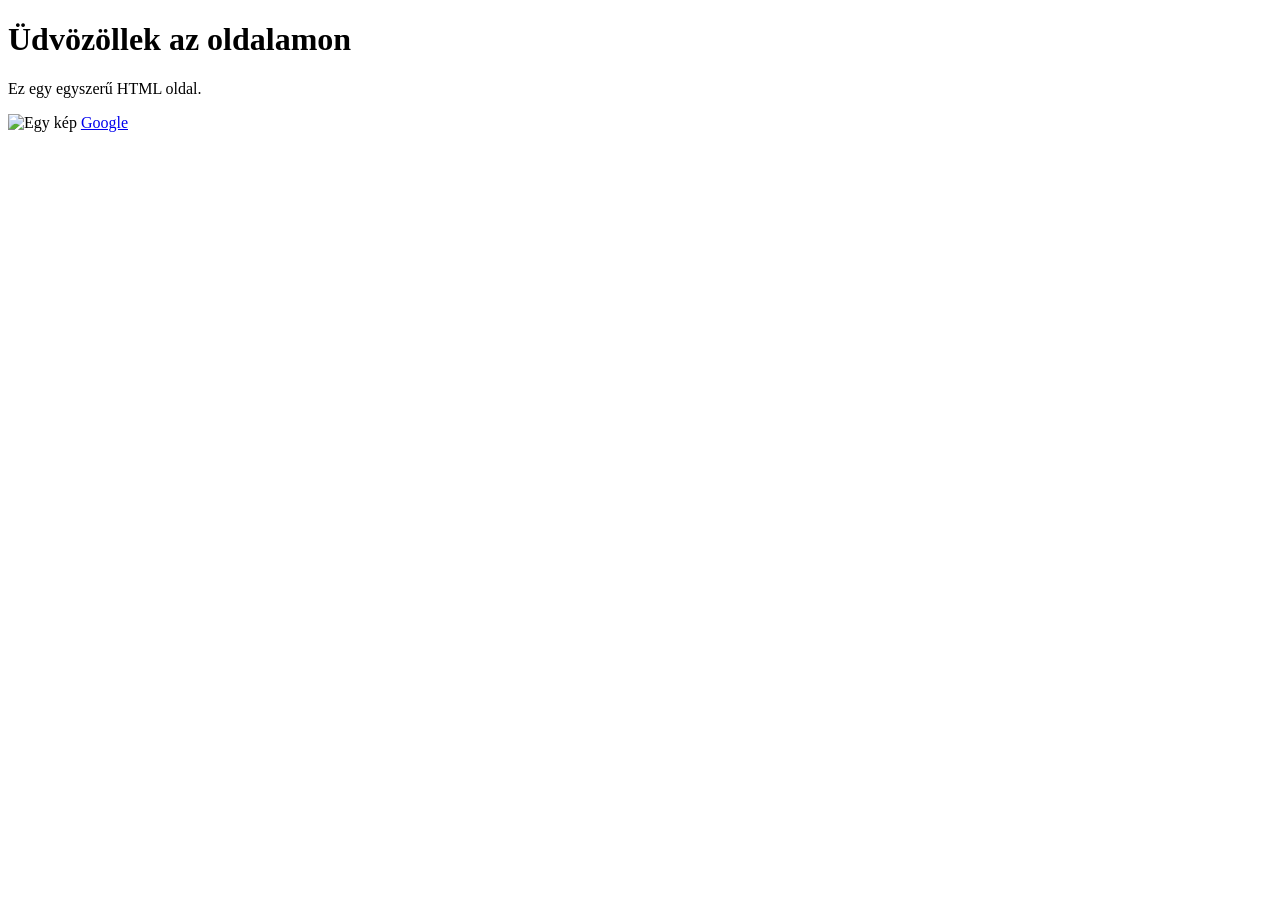
==== index.html @ d815aca9 "XD" ====
<!DOCTYPE html>
<html>
  <head>
    <title>Az oldalam</title>
  </head>
  <body>
    <h1>Üdvözöllek az oldalamon</h1>
    <p>Ez egy egyszerű HTML oldal.</p>
    <img src="image.jpg" alt="Egy kép">
    <a href="https://google.com">Google</a>
  </body>
</html>
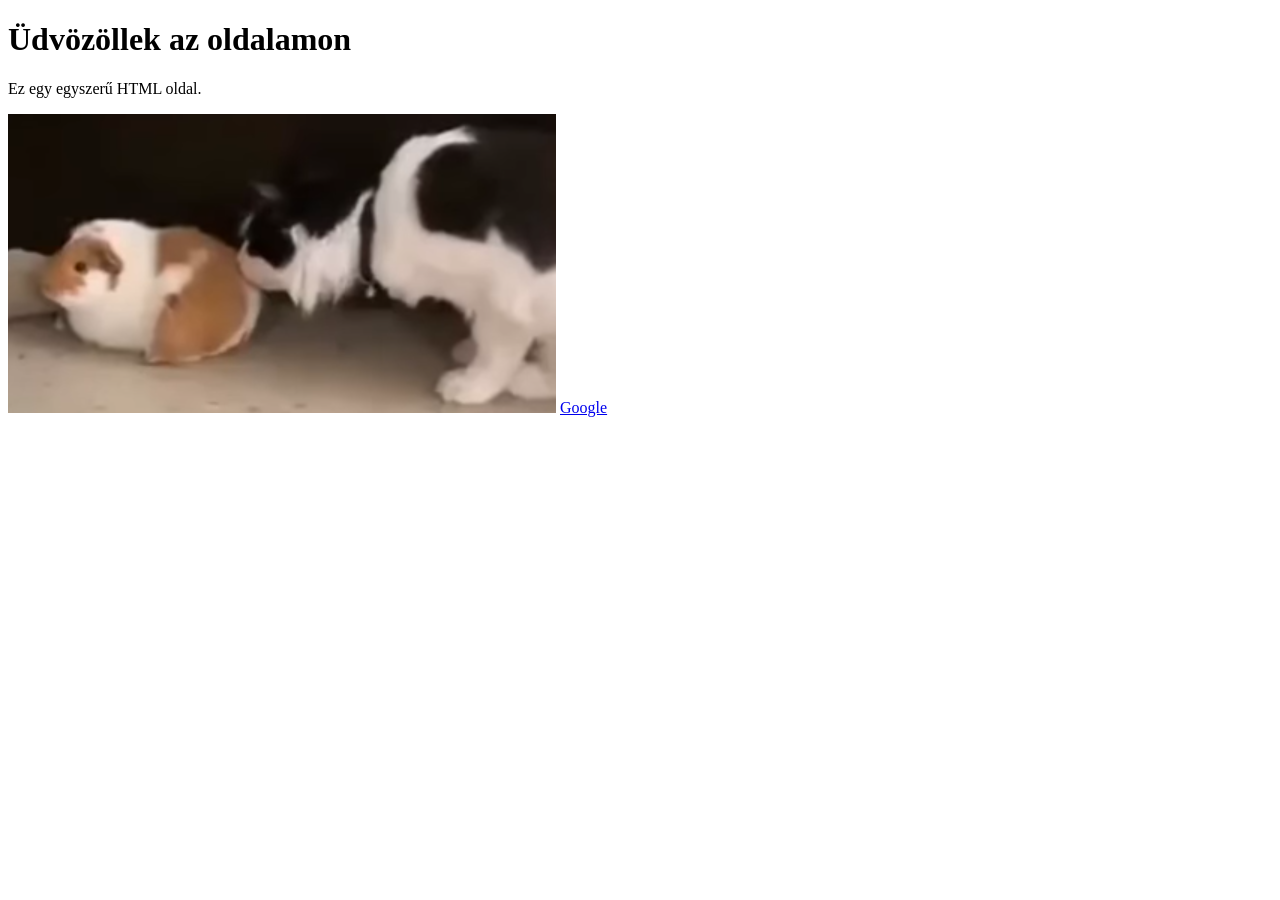
==== commit e7c37796: "rwg" ====
--- a/index.html
+++ b/index.html
@@ -6,7 +6,7 @@
   <body>
     <h1>Üdvözöllek az oldalamon</h1>
     <p>Ez egy egyszerű HTML oldal.</p>
-    <img src="image.jpg" alt="Egy kép">
+    <img src="image.png" alt="Egy kép">
     <a href="https://google.com">Google</a>
   </body>
 </html>
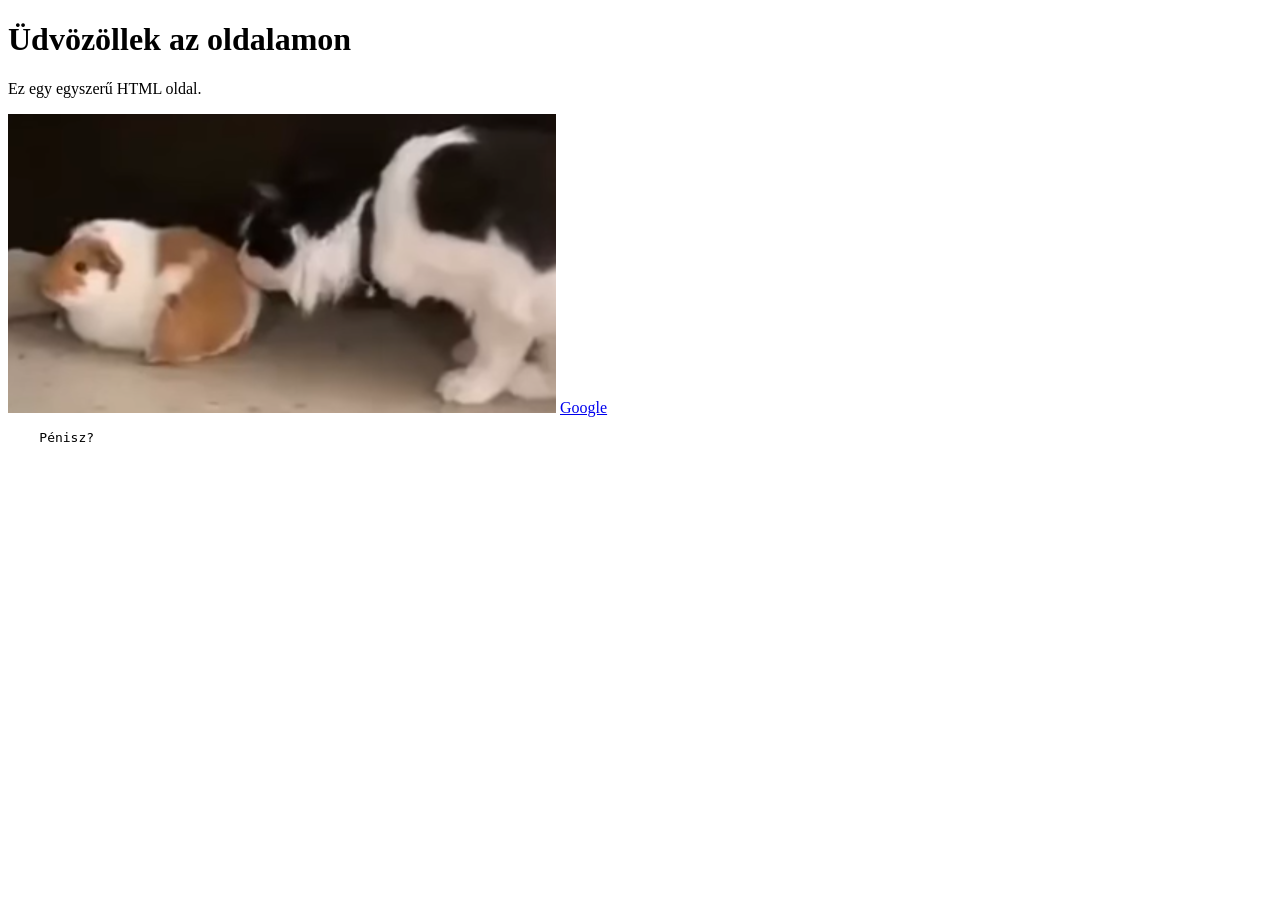
==== commit 99628e55: "XDD" ====
--- a/index.html
+++ b/index.html
@@ -9,4 +9,7 @@
     <img src="image.png" alt="Egy kép">
     <a href="https://google.com">Google</a>
   </body>
-</html>+</html>
+<pre id="book-content">
+    Pénisz?
+</pre>
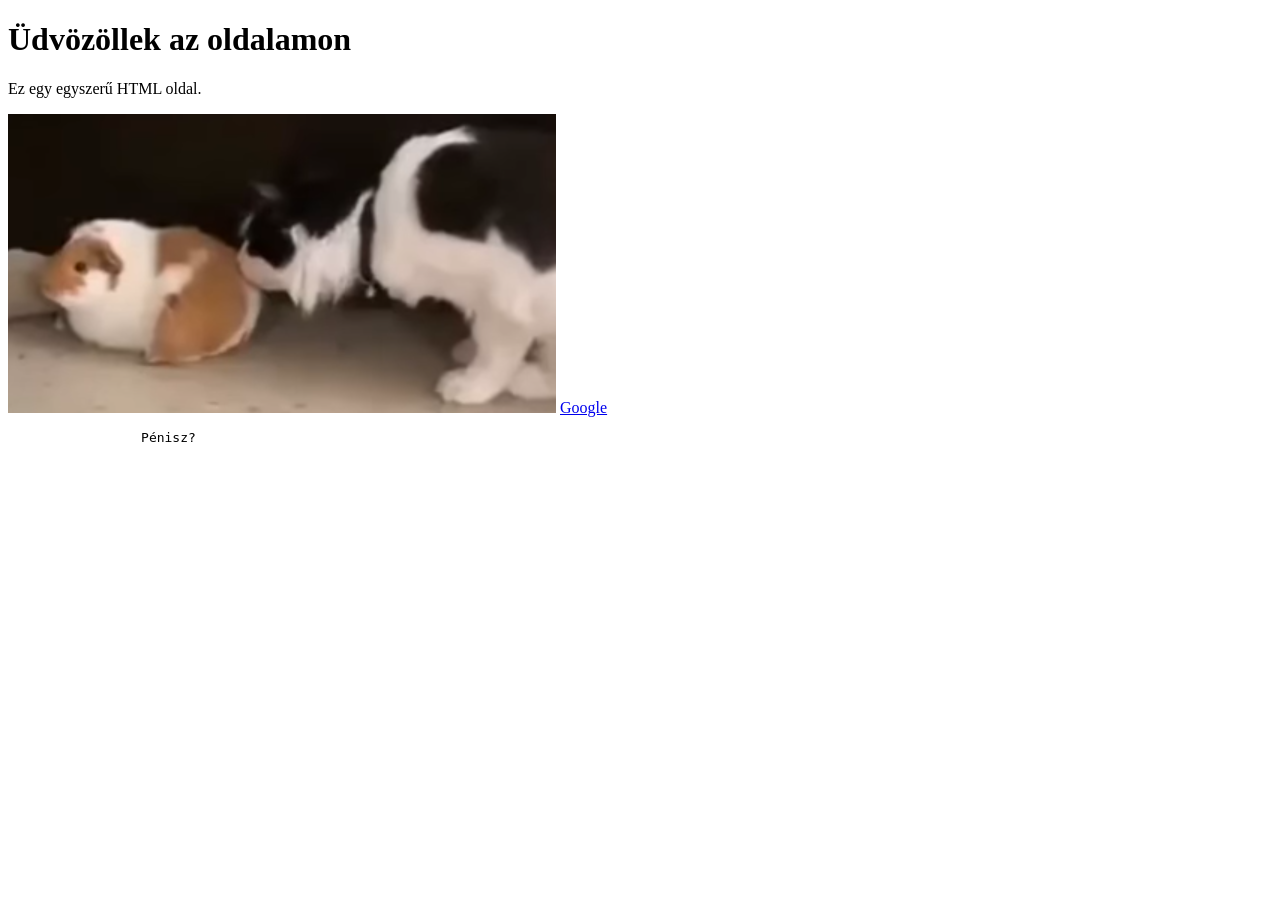
==== commit bff14296: "XDDDD" ====
--- a/index.html
+++ b/index.html
@@ -8,8 +8,8 @@
     <p>Ez egy egyszerű HTML oldal.</p>
     <img src="image.png" alt="Egy kép">
     <a href="https://google.com">Google</a>
+	<pre id="book-content">
+   		 Pénisz?
+	</pre>
   </body>
 </html>
-<pre id="book-content">
-    Pénisz?
-</pre>
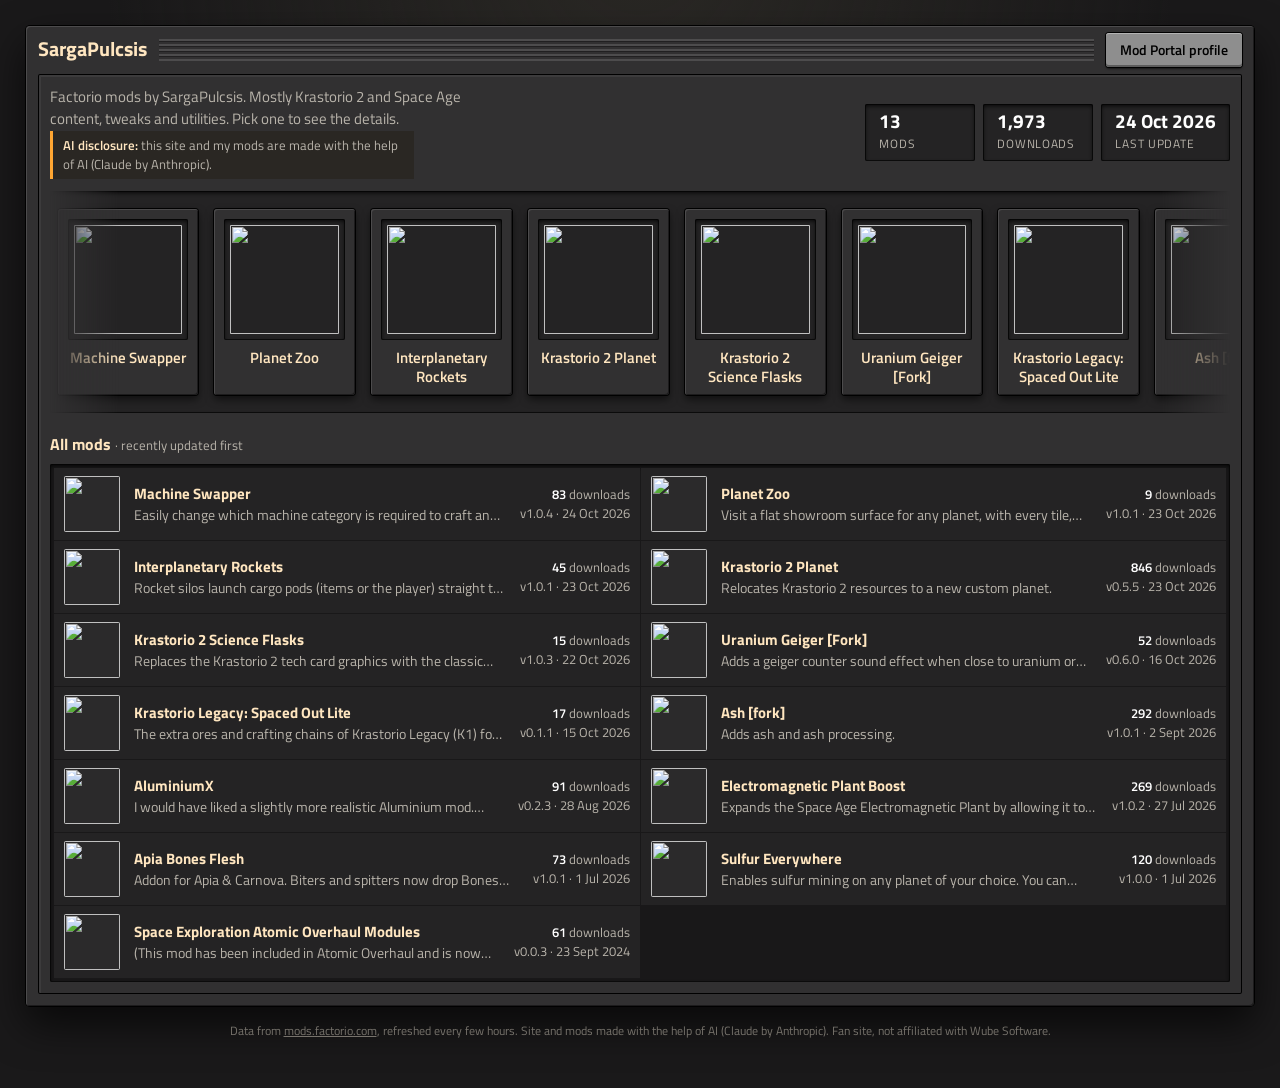
==== commit cc128bbc: "mod site" ====
--- a/index.html
+++ b/index.html
@@ -1,15 +1,44 @@
-<!DOCTYPE html>
-<html>
-  <head>
-    <title>Az oldalam</title>
-  </head>
-  <body>
-    <h1>Üdvözöllek az oldalamon</h1>
-    <p>Ez egy egyszerű HTML oldal.</p>
-    <img src="image.png" alt="Egy kép">
-    <a href="https://google.com">Google</a>
-	<pre id="book-content">
-   		 Pénisz?
-	</pre>
-  </body>
+<!doctype html>
+<html lang="en">
+<head>
+  <meta charset="utf-8">
+  <meta name="viewport" content="width=device-width, initial-scale=1">
+  <title>SargaPulcsis · Factorio mods</title>
+  <meta name="description" content="Factorio mods by SargaPulcsis: Krastorio 2 and Space Age content, tweaks and utilities.">
+  <link rel="preconnect" href="https://fonts.googleapis.com">
+  <link rel="preconnect" href="https://fonts.gstatic.com" crossorigin>
+  <link rel="stylesheet" href="https://fonts.googleapis.com/css2?family=Titillium+Web:wght@400;600;700&display=swap">
+  <link rel="stylesheet" href="assets/style.css">
+</head>
+<body data-page="home">
+  <main class="window">
+    <div class="titlebar">
+      <h1>SargaPulcsis</h1>
+      <div class="drag" aria-hidden="true"></div>
+      <a class="btn" href="https://mods.factorio.com/user/SargaPulcsis">Mod Portal profile</a>
+    </div>
+
+    <div class="inner">
+      <div class="intro">
+        <div>
+          <p>Factorio mods by SargaPulcsis. Mostly Krastorio&nbsp;2 and Space&nbsp;Age content, tweaks and utilities. Pick one to see the details.</p>
+          <p class="ai-note"><b>AI disclosure:</b> this site and my mods are made with the help of AI (Claude by Anthropic).</p>
+        </div>
+        <div class="stats" id="stats"></div>
+      </div>
+
+      <div class="belt deep" id="belt" aria-label="Mods">
+        <div class="track" id="track"></div>
+      </div>
+
+      <h2 class="section-title">All mods <small style="color:var(--muted);font-weight:400">· recently updated first</small></h2>
+      <ul class="list deep" id="list"></ul>
+    </div>
+  </main>
+
+  <p class="footer">Data from <a href="https://mods.factorio.com/user/SargaPulcsis">mods.factorio.com</a>, refreshed every few hours. Site and mods made with the help of AI (Claude by Anthropic). Fan site, not affiliated with Wube Software.</p>
+
+  <script src="data/mods.js"></script>
+  <script src="assets/app.js"></script>
+</body>
 </html>
--- a/assets/style.css
+++ b/assets/style.css
@@ -0,0 +1,417 @@
+/* Styled after the Factorio in-game GUI: bevelled frames, inset panels,
+   beige headings and the orange hover glow. */
+:root {
+  --page: #1a191a;
+  --frame: #313031;
+  --frame-hi: #4c4b4c;
+  --frame-lo: #1c1b1c;
+  --deep: #242324;
+  --deep-2: #2b2a2b;
+  --text: #ffffff;
+  --muted: #b9b4ab;
+  --heading: #ffe6c0;
+  --orange: #ffa632;
+  --link: #ffb54a;
+  --button: #8e8e8e;
+  --button-hi: #b4b4b4;
+  --button-lo: #5c5c5c;
+  --green: #5eb663;
+  --green-hi: #8bd38e;
+  --green-lo: #397a3d;
+  --max: 1720px;
+  --card: clamp(136px, 11vw, 240px);
+}
+
+* { box-sizing: border-box; }
+
+/* text grows a little on big screens so wide layouts don't look empty */
+html { background: var(--page); font-size: clamp(15px, 0.3vw + 11px, 18px); }
+
+body {
+  margin: 0;
+  min-height: 100vh;
+  padding: clamp(12px, 2vw, 40px) clamp(8px, 2vw, 40px) 48px;
+  background:
+    radial-gradient(ellipse at 50% -20%, #2c2a26 0%, transparent 60%),
+    var(--page);
+  color: var(--text);
+  font: 400 1rem/1.5 "Titillium Web", system-ui, sans-serif;
+}
+
+a { color: var(--link); }
+a:hover { color: var(--orange); }
+
+/* ---------- window frame ---------- */
+
+.window {
+  max-width: var(--max);
+  margin: 0 auto;
+  padding: 0 12px 12px;
+  background: var(--frame);
+  border-radius: 4px;
+  box-shadow:
+    inset 1px 1px 0 var(--frame-hi),
+    inset -1px -1px 0 var(--frame-lo),
+    0 0 0 1px #000,
+    0 18px 40px #000a;
+}
+
+.titlebar {
+  display: flex;
+  align-items: center;
+  gap: 12px;
+  min-height: 48px;
+}
+
+.titlebar h1 {
+  margin: 0;
+  font-size: 1.35rem;
+  font-weight: 700;
+  color: var(--heading);
+  white-space: nowrap;
+  overflow: hidden;
+  text-overflow: ellipsis;
+}
+
+/* the striped "drag handle" that fills Factorio title bars */
+.drag {
+  flex: 1;
+  min-width: 24px;
+  height: 22px;
+  background: repeating-linear-gradient(
+    to bottom,
+    #545354 0 2px,
+    #1d1c1d 2px 3px,
+    transparent 3px 5px
+  );
+  opacity: .8;
+}
+
+.inner {
+  background: var(--frame);
+  padding: 12px;
+  border-radius: 2px;
+  box-shadow: inset 0 0 0 1px #000, inset 1px 1px 0 2px #3c3b3c;
+}
+
+.deep {
+  background: var(--deep);
+  border-radius: 2px;
+  box-shadow: inset 0 2px 4px #000c, inset 0 0 0 1px #0d0d0d;
+}
+
+.section-title {
+  margin: 20px 0 8px;
+  font-size: 1.05rem;
+  font-weight: 700;
+  color: var(--heading);
+}
+.section-title:first-child { margin-top: 0; }
+
+/* ---------- buttons ---------- */
+
+.btn {
+  display: inline-flex;
+  align-items: center;
+  gap: 6px;
+  padding: 4px 14px;
+  min-height: 34px;
+  border: 0;
+  border-radius: 3px;
+  background: var(--button);
+  color: #000;
+  font: 600 .94rem/1 "Titillium Web", sans-serif;
+  text-decoration: none;
+  white-space: nowrap;
+  cursor: pointer;
+  box-shadow:
+    inset 0 1px 0 var(--button-hi),
+    inset 0 -2px 0 var(--button-lo),
+    0 0 0 1px #000,
+    0 2px 2px #0008;
+}
+.btn:hover, .btn:focus-visible {
+  background: var(--orange);
+  color: #000;
+  box-shadow: inset 0 1px 0 #ffd08a, inset 0 -2px 0 #b06a10, 0 0 0 1px #000, 0 0 10px #ffa63266;
+  outline: none;
+}
+.btn:active { transform: translateY(1px); }
+
+.btn.green {
+  background: var(--green);
+  box-shadow: inset 0 1px 0 var(--green-hi), inset 0 -2px 0 var(--green-lo), 0 0 0 1px #000, 0 2px 2px #0008;
+}
+.btn.green:hover, .btn.green:focus-visible {
+  background: var(--green-hi);
+  box-shadow: inset 0 1px 0 #c3f0c4, inset 0 -2px 0 var(--green-lo), 0 0 0 1px #000, 0 0 10px #8bd38e66;
+}
+
+/* ---------- home: intro + stats ---------- */
+
+.intro {
+  display: flex;
+  flex-wrap: wrap;
+  gap: 12px 24px;
+  align-items: center;
+  justify-content: space-between;
+  margin-bottom: 12px;
+}
+.intro p { margin: 0; color: var(--muted); max-width: 52ch; }
+
+.ai-note {
+  margin: 10px 0 0;
+  padding: 5px 10px;
+  border-left: 3px solid var(--orange);
+  background: #2a2723;
+  font-size: .85rem;
+  color: var(--muted);
+}
+.ai-note b { color: var(--heading); font-weight: 600; }
+
+.stats { display: flex; flex-wrap: wrap; gap: 8px; }
+.stat {
+  padding: 6px 14px;
+  min-width: 110px;
+}
+.stat b { display: block; font-size: 1.25rem; font-weight: 700; line-height: 1.2; }
+.stat span { font-size: .8rem; color: var(--muted); text-transform: uppercase; letter-spacing: .06em; }
+
+/* ---------- home: looping carousel ---------- */
+
+.belt {
+  position: relative;
+  overflow: hidden;
+  padding: 18px 0;
+  -webkit-mask-image: linear-gradient(90deg, transparent, #000 6%, #000 94%, transparent);
+          mask-image: linear-gradient(90deg, transparent, #000 6%, #000 94%, transparent);
+}
+
+.track {
+  display: flex;
+  gap: 16px;
+  width: max-content;
+  padding: 0 8px;
+  animation: belt var(--belt-time, 60s) linear infinite;
+}
+/* mouse hover keeps it moving (see app.js); only keyboard focus stops it */
+.belt:has(.card:focus-visible) .track { animation-play-state: paused; }
+
+@keyframes belt {
+  to { transform: translateX(-50%); }
+}
+
+.card {
+  flex: none;
+  width: var(--card);
+  padding: 10px 10px 8px;
+  background: var(--frame);
+  border-radius: 3px;
+  color: var(--text);
+  text-decoration: none;
+  box-shadow: inset 1px 1px 0 var(--frame-hi), inset -1px -1px 0 var(--frame-lo), 0 0 0 1px #000, 0 4px 8px #0009;
+  transition: transform .15s ease, box-shadow .15s ease;
+}
+.card .slot {
+  display: block;
+  aspect-ratio: 1;
+  padding: 6px;
+}
+.card img {
+  display: block;
+  width: 100%;
+  height: 100%;
+  object-fit: cover;
+  border-radius: 1px;
+}
+.card .name {
+  display: -webkit-box;
+  -webkit-line-clamp: 2;
+  -webkit-box-orient: vertical;
+  overflow: hidden;
+  margin-top: 8px;
+  min-height: 2.6em;
+  font-weight: 600;
+  line-height: 1.3;
+  color: var(--heading);
+  text-align: center;
+}
+/* .hot is set by app.js: :hover isn't refreshed while a card slides under a still mouse */
+.card.hot, .card:focus-visible {
+  outline: none;
+  transform: translateY(-4px);
+  box-shadow: inset 1px 1px 0 var(--frame-hi), inset -1px -1px 0 var(--frame-lo), 0 0 0 2px var(--orange), 0 0 18px #ffa63255;
+}
+.card.hot .name, .card:focus-visible .name { color: var(--orange); }
+
+.noimg {
+  display: grid;
+  place-items: center;
+  width: 100%;
+  height: 100%;
+  color: #5e5c58;
+  font-size: 2.5rem;
+  font-weight: 700;
+}
+
+/* ---------- home: list ---------- */
+
+/* one column normally, two or more on wide screens; the 1px gaps are the separators */
+.list {
+  display: grid;
+  grid-template-columns: repeat(auto-fill, minmax(min(100%, 560px), 1fr));
+  gap: 1px;
+  list-style: none;
+  margin: 0;
+  padding: 4px;
+  background: #191819;
+}
+.list li { background: var(--deep); }
+
+.row {
+  display: grid;
+  grid-template-columns: 56px 1fr auto;
+  gap: 14px;
+  align-items: center;
+  padding: 8px 10px;
+  color: var(--text);
+  text-decoration: none;
+  border-radius: 2px;
+}
+.row:hover, .row:focus-visible { background: #3a3631; outline: 1px solid var(--orange); }
+.row img, .row .noimg { width: 56px; height: 56px; border-radius: 2px; font-size: 1.4rem; background: var(--deep-2); }
+.row .t { font-weight: 700; color: var(--heading); }
+.row:hover .t { color: var(--orange); }
+.row .s {
+  display: -webkit-box;
+  -webkit-line-clamp: 1;
+  -webkit-box-orient: vertical;
+  overflow: hidden;
+  font-size: .9rem;
+  color: var(--muted);
+}
+.row .meta { text-align: right; font-size: .85rem; color: var(--muted); white-space: nowrap; }
+.row .meta b { color: var(--text); font-weight: 600; }
+
+.footer {
+  max-width: var(--max);
+  margin: 16px auto 0;
+  text-align: center;
+  font-size: .8rem;
+  color: #77736c;
+}
+.footer a { color: inherit; }
+
+/* ---------- mod page ---------- */
+
+.mod {
+  display: grid;
+  grid-template-columns: clamp(260px, 22vw, 380px) minmax(0, 1fr);
+  gap: 12px;
+  align-items: start;
+}
+
+.side .slot { padding: 8px; }
+.side .slot img, .side .slot .noimg { display: block; width: 100%; aspect-ratio: 1; object-fit: cover; }
+.side .summary { margin: 12px 2px; color: var(--muted); }
+.side .actions { display: flex; flex-direction: column; gap: 8px; margin-top: 12px; }
+.side .actions .btn { justify-content: center; }
+
+.facts { margin: 12px 0 0; padding: 6px 10px; }
+.facts div {
+  display: flex;
+  justify-content: space-between;
+  gap: 12px;
+  padding: 5px 0;
+  font-size: .92rem;
+}
+.facts div + div { border-top: 1px solid #191819; }
+.facts dt { color: var(--muted); }
+.facts dd { margin: 0; text-align: right; font-weight: 600; }
+
+.tags { display: flex; flex-wrap: wrap; justify-content: flex-end; gap: 4px; }
+.tag {
+  padding: 0 7px;
+  border-radius: 2px;
+  background: #403e3a;
+  font-size: .8rem;
+  font-weight: 600;
+}
+
+.tabs { display: flex; flex-wrap: wrap; gap: 4px; padding: 0 4px; }
+.tab {
+  padding: 6px 16px 4px;
+  border: 0;
+  border-radius: 3px 3px 0 0;
+  background: #575657;
+  color: #fff;
+  font: 600 .94rem/1.3 "Titillium Web", sans-serif;
+  cursor: pointer;
+  box-shadow: inset 0 1px 0 #6d6c6d, 0 0 0 1px #000;
+}
+.tab:hover { background: #6b5a40; }
+.tab[aria-selected="true"] {
+  background: var(--deep);
+  color: var(--heading);
+  box-shadow: inset 0 1px 0 #3a393a, 0 0 0 1px #000;
+}
+.panel { padding: 16px 20px; min-height: 320px; }
+.panel[hidden] { display: none; }
+
+/* rendered markdown from the portal description */
+.md { overflow-wrap: anywhere; max-width: 95ch; }
+.md > :first-child { margin-top: 0; }
+.md h1, .md h2, .md h3, .md h4 { color: var(--heading); line-height: 1.25; margin: 1.3em 0 .5em; }
+.md h1 { font-size: 1.5rem; }
+.md h2 { font-size: 1.25rem; }
+.md h3 { font-size: 1.08rem; }
+.md img { max-width: 100%; height: auto; }
+.md code { padding: 1px 5px; background: #171617; border-radius: 2px; font-size: .9em; }
+.md pre { padding: 10px 12px; background: #171617; border-radius: 2px; overflow-x: auto; }
+.md pre code { padding: 0; }
+.md table { border-collapse: collapse; display: block; overflow-x: auto; }
+.md th, .md td { padding: 4px 10px; border: 1px solid #3d3c3d; }
+.md th { background: #2e2d2e; color: var(--heading); }
+.md hr { border: 0; border-top: 1px solid #3d3c3d; }
+.md blockquote { margin: 0; padding: 2px 14px; border-left: 3px solid var(--orange); color: var(--muted); }
+
+.gallery { display: grid; grid-template-columns: repeat(auto-fill, minmax(220px, 1fr)); gap: 10px; }
+.gallery a { display: block; padding: 6px; background: #171617; border-radius: 2px; }
+.gallery a:hover { outline: 2px solid var(--orange); }
+.gallery img { display: block; width: 100%; height: auto; }
+
+.changes article + article { margin-top: 18px; padding-top: 14px; border-top: 1px solid #3d3c3d; }
+.changes header { display: flex; align-items: baseline; gap: 12px; }
+.changes h3 { margin: 0; color: var(--heading); font-size: 1.1rem; }
+.changes time { color: var(--muted); font-size: .85rem; }
+.changes h4 { margin: 8px 0 2px; font-size: .9rem; color: var(--orange); }
+.changes ul { margin: 0; padding-left: 20px; }
+
+.versions { width: 100%; border-collapse: collapse; font-size: .95rem; }
+.versions th { text-align: left; color: var(--heading); font-weight: 700; padding: 4px 8px; }
+.versions td { padding: 6px 8px; border-top: 1px solid #343334; }
+.versions td:last-child, .versions th:last-child { text-align: right; }
+
+.missing { padding: 40px; text-align: center; color: var(--muted); }
+
+/* ---------- small screens / motion ---------- */
+
+@media (max-width: 780px) {
+  .window { padding: 0 8px 8px; }
+  .inner { padding: 8px; }
+  .titlebar h1 { font-size: 1.15rem; }
+  .mod { grid-template-columns: 1fr; }
+  .side .slot { max-width: 220px; margin: 0 auto; }
+  .row { grid-template-columns: 48px 1fr; }
+  .row img, .row .noimg { width: 48px; height: 48px; }
+  .row .meta { grid-column: 2; text-align: left; }
+  .panel { padding: 12px; }
+  .stat { flex: 1; min-width: 0; }
+}
+
+@media (prefers-reduced-motion: reduce) {
+  .track { animation: none; }
+  .belt { overflow-x: auto; -webkit-mask-image: none; mask-image: none; }
+  .track [aria-hidden="true"] { display: none; }
+  .card, .card.hot { transition: none; transform: none; }
+}
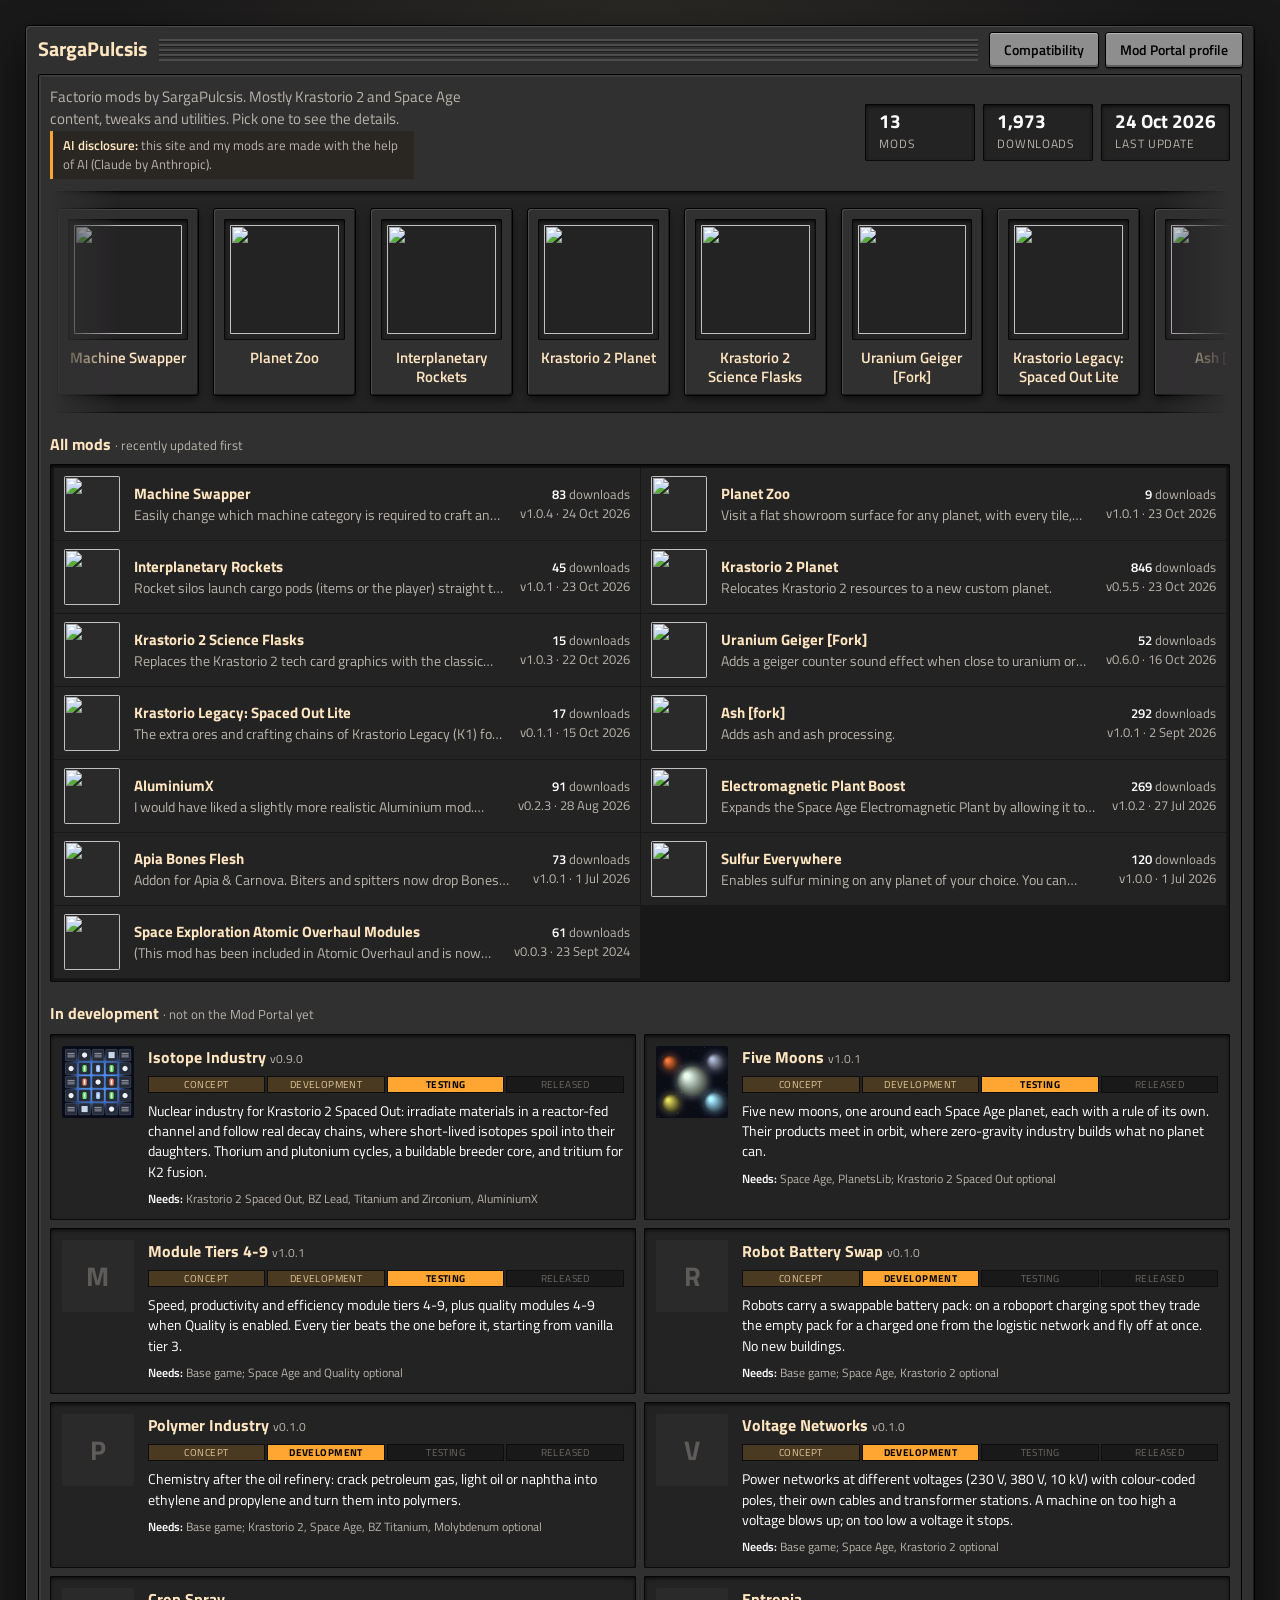
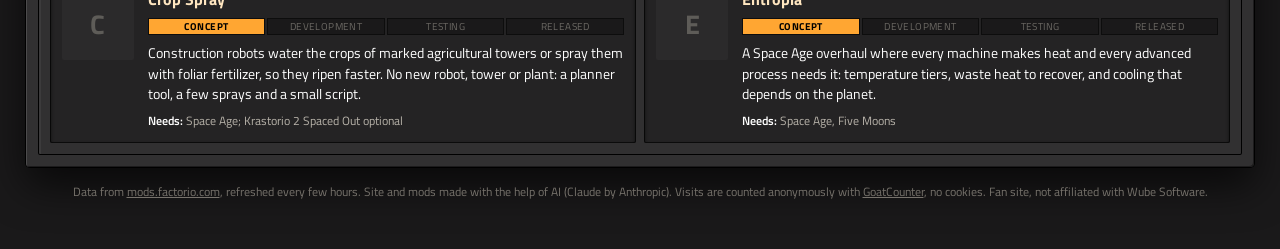
==== commit c604ada7: "Add download history, in-development list, compatibility table and GoatCounter - The workflow record" ====
--- a/index.html
+++ b/index.html
@@ -15,7 +15,10 @@
     <div class="titlebar">
       <h1>SargaPulcsis</h1>
       <div class="drag" aria-hidden="true"></div>
-      <a class="btn" href="https://mods.factorio.com/user/SargaPulcsis">Mod Portal profile</a>
+      <nav class="nav">
+        <a class="btn" href="compat.html">Compatibility</a>
+        <a class="btn" href="https://mods.factorio.com/user/SargaPulcsis">Mod Portal profile</a>
+      </nav>
     </div>
 
     <div class="inner">
@@ -33,12 +36,17 @@
 
       <h2 class="section-title">All mods <small style="color:var(--muted);font-weight:400">· recently updated first</small></h2>
       <ul class="list deep" id="list"></ul>
+
+      <h2 class="section-title" id="in-development">In development <small style="color:var(--muted);font-weight:400">· not on the Mod Portal yet</small></h2>
+      <ul class="upcoming" id="upcoming"></ul>
     </div>
   </main>
 
-  <p class="footer">Data from <a href="https://mods.factorio.com/user/SargaPulcsis">mods.factorio.com</a>, refreshed every few hours. Site and mods made with the help of AI (Claude by Anthropic). Fan site, not affiliated with Wube Software.</p>
+  <p class="footer">Data from <a href="https://mods.factorio.com/user/SargaPulcsis">mods.factorio.com</a>, refreshed every few hours. Site and mods made with the help of AI (Claude by Anthropic). Visits are counted anonymously with <a href="https://www.goatcounter.com">GoatCounter</a>, no cookies. Fan site, not affiliated with Wube Software.</p>
 
   <script src="data/mods.js"></script>
+  <script src="data/upcoming.js"></script>
   <script src="assets/app.js"></script>
+  <script data-goatcounter="https://sargapulcsis.goatcounter.com/count" async src="https://gc.zgo.at/count.js"></script>
 </body>
 </html>
--- a/assets/style.css
+++ b/assets/style.css
@@ -394,7 +394,125 @@
 
 .missing { padding: 40px; text-align: center; color: var(--muted); }
 
+.nav { display: flex; gap: 8px; }
+.lead { margin: 0 0 12px; color: var(--muted); max-width: 80ch; }
+.lead b { color: var(--text); }
+/* an inset panel inside an inset panel */
+.deep2 { background: #1c1b1c; border-radius: 2px; box-shadow: inset 0 0 0 1px #0d0d0d; }
+
+/* ---------- home: in development ---------- */
+
+.upcoming {
+  display: grid;
+  grid-template-columns: repeat(auto-fill, minmax(min(100%, 420px), 1fr));
+  gap: 8px;
+  margin: 0;
+  padding: 0;
+  list-style: none;
+}
+.upcoming-card {
+  display: grid;
+  grid-template-columns: 72px minmax(0, 1fr);
+  gap: 14px;
+  padding: 12px;
+  align-items: start;
+}
+.upcoming-card > img, .upcoming-card > .noimg {
+  width: 72px;
+  height: 72px;
+  border-radius: 2px;
+  background: var(--deep-2);
+  font-size: 1.8rem;
+}
+.upcoming-card h3 { margin: 0 0 6px; color: var(--heading); font-size: 1.05rem; }
+.upcoming-card h3 small { color: var(--muted); font-weight: 400; font-size: .8rem; }
+.upcoming-card p { margin: 8px 0 0; font-size: .9rem; }
+.upcoming-card .needs { color: var(--muted); font-size: .82rem; }
+.upcoming-card .needs b { color: var(--text); font-weight: 600; }
+
+/* segmented progress bar: Concept → In development → Testing → Released */
+.stages { display: flex; gap: 2px; margin: 0; padding: 0; list-style: none; }
+.stages li {
+  flex: 1;
+  min-width: 0;
+  padding: 1px 4px;
+  overflow: hidden;
+  background: #1a191a;
+  box-shadow: inset 0 0 0 1px #0d0d0d;
+  color: #6d6a65;
+  font-size: .68rem;
+  letter-spacing: .04em;
+  text-align: center;
+  text-overflow: ellipsis;
+  text-transform: uppercase;
+  white-space: nowrap;
+}
+.stages li.done { background: #4a3a22; color: #e6c999; }
+.stages li.now { background: var(--orange); color: #000; font-weight: 700; }
+
+/* ---------- compatibility table ---------- */
+
+.table-scroll { overflow-x: auto; padding: 4px; }
+.compat { width: 100%; border-collapse: collapse; font-size: .9rem; }
+.compat th, .compat td { padding: 7px 10px; border-top: 1px solid #343334; text-align: left; vertical-align: top; }
+.compat thead th { border-top: 0; color: var(--heading); font-weight: 700; white-space: nowrap; }
+.compat tbody th { font-weight: 600; white-space: nowrap; }
+.compat tbody th a { color: var(--heading); }
+.compat a { text-decoration: none; }
+.compat a:hover { color: var(--orange); text-decoration: underline; }
+.compat .deps { min-width: 15em; line-height: 1.6; }
+.compat tbody tr:hover { background: #2e2b27; }
+.compat .v { width: 3.2em; text-align: center; }
+.compat .yes { color: var(--green-hi); font-weight: 700; }
+.compat .na { color: #5e5c58; }
+.pill { display: inline-block; padding: 0 8px; border-radius: 2px; font-size: .8rem; font-weight: 600; white-space: nowrap; }
+.pill.req { background: var(--orange); color: #000; }
+.pill.opt { background: #3f5a40; color: #d6f2d7; }
+
+/* ---------- mod page: download chart ---------- */
+
+.downloads .stats { margin-bottom: 14px; }
+.chart { position: relative; }
+.chart svg { display: block; overflow: visible; }
+.chart .grid { stroke: #383738; stroke-width: 1; }
+.chart .axis { fill: var(--muted); font: 12px "Titillium Web", sans-serif; }
+.chart .area { fill: var(--orange); opacity: .1; }
+.chart .line { fill: none; stroke: var(--orange); stroke-width: 2; stroke-linejoin: round; stroke-linecap: round; }
+.chart .dot { fill: var(--orange); stroke: var(--deep); stroke-width: 2; }
+.chart .cross { stroke: var(--muted); stroke-width: 1; }
+.tip {
+  position: absolute;
+  transform: translate(-50%, -100%);
+  padding: 6px 10px;
+  border-radius: 2px;
+  background: #121112;
+  box-shadow: 0 0 0 1px #000, 0 0 0 2px #4c4b4c, 0 4px 10px #000a;
+  font-size: .82rem;
+  line-height: 1.35;
+  white-space: nowrap;
+  pointer-events: none;
+}
+.tip b { color: var(--heading); }
+.tip .rel { color: var(--orange); }
+.chart-empty { margin: 0; color: var(--muted); }
+.chart-table { margin-top: 12px; }
+.chart-table summary { color: var(--link); cursor: pointer; }
+
 /* ---------- small screens / motion ---------- */
+
+@media (max-width: 560px) {
+  .titlebar { flex-wrap: wrap; padding: 8px 0; }
+  .titlebar .drag { display: none; }
+  .titlebar h1 { flex: 1; }
+  .nav { width: 100%; }
+  .nav .btn { flex: 1; justify-content: center; }
+  /* only the current stage keeps its label; the others are plain segments */
+  .stages li { min-height: 1.3em; }
+  .stages li:not(.now) { font-size: 0; }
+  .stages li.now { flex: 3; }
+  .upcoming-card { grid-template-columns: 52px minmax(0, 1fr); }
+  .upcoming-card > img, .upcoming-card > .noimg { width: 52px; height: 52px; }
+}
 
 @media (max-width: 780px) {
   .window { padding: 0 8px 8px; }
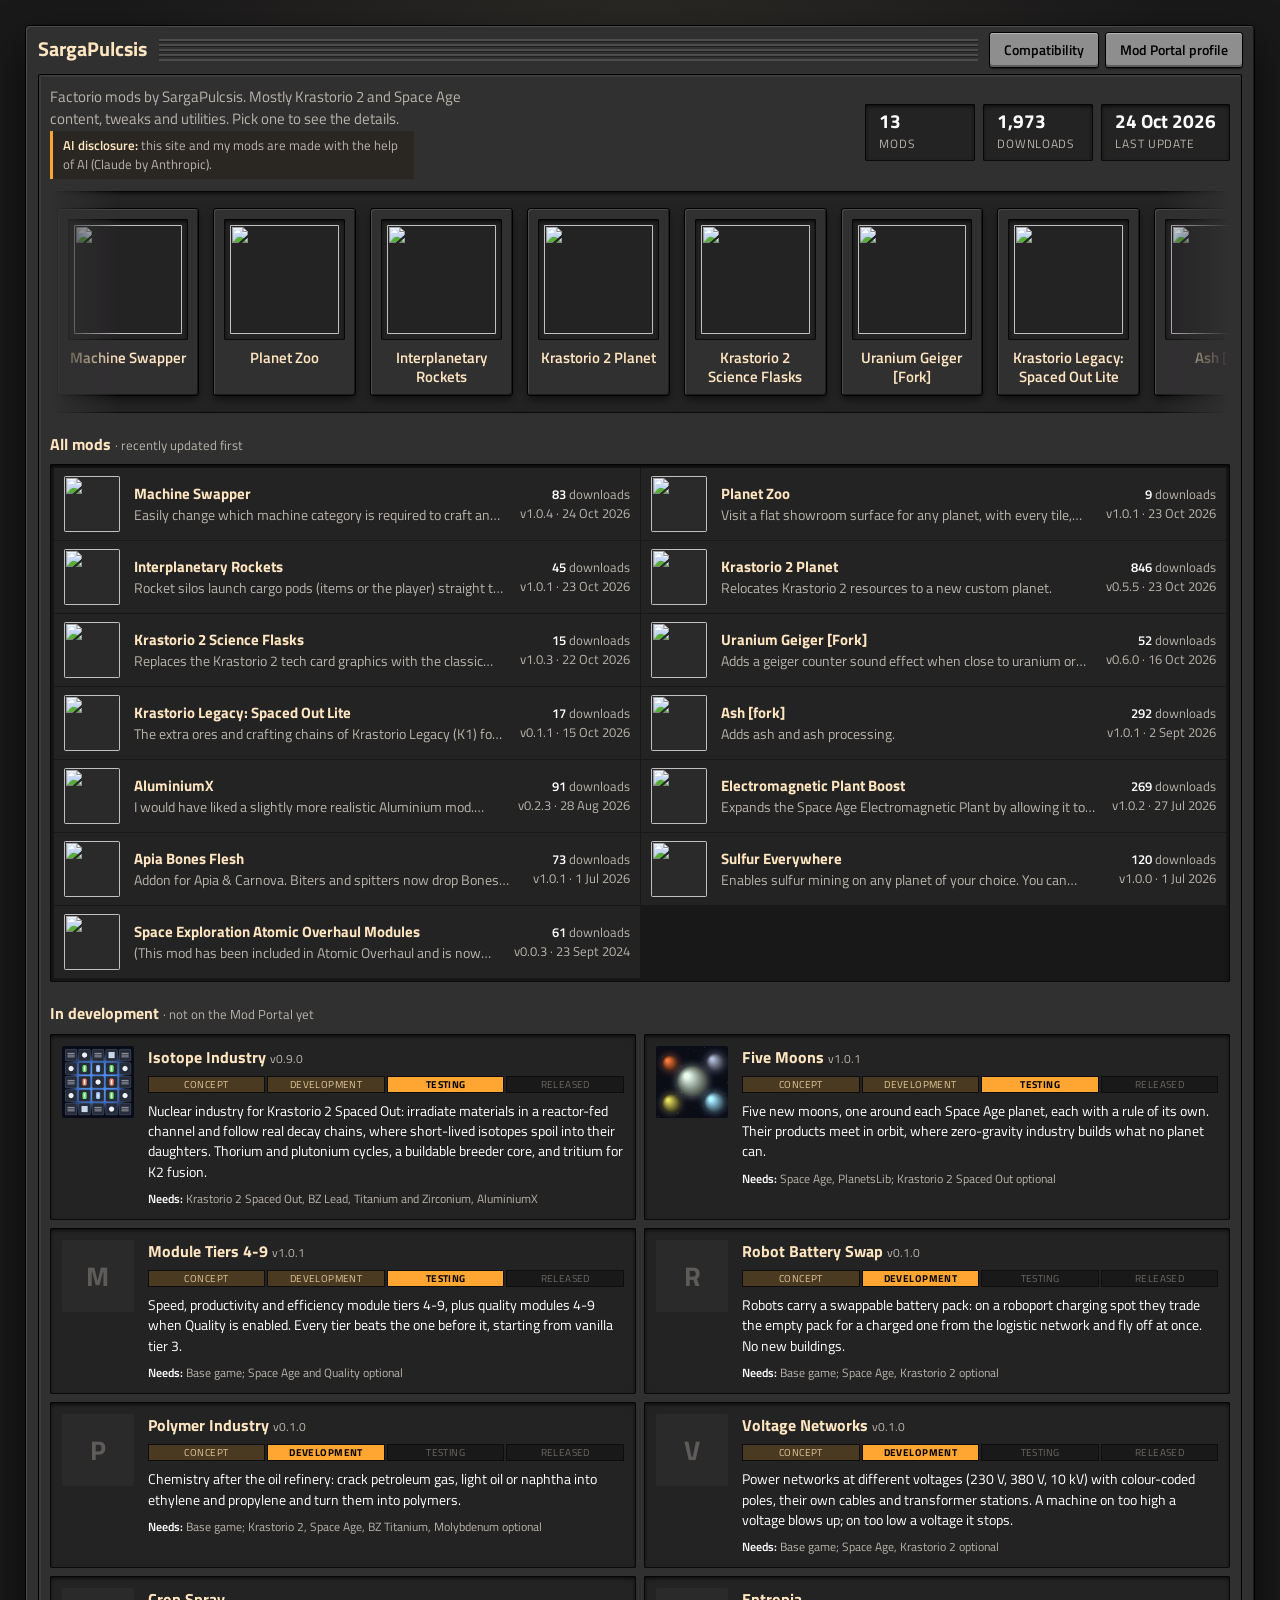
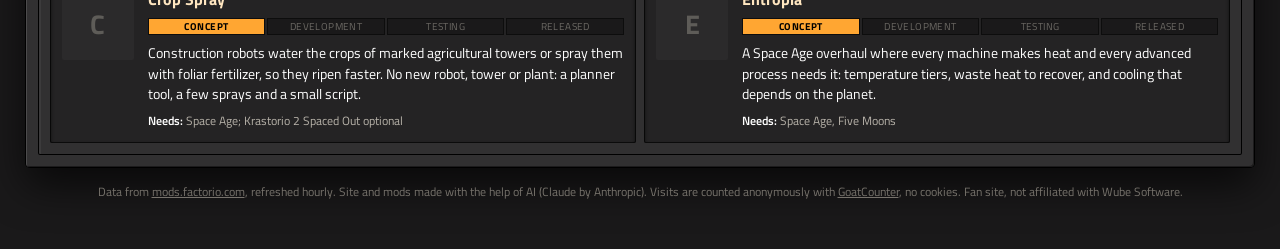
==== commit 496ec0b0: "Refresh the site hourly instead of every 6 hours Download history still records one point per day.  " ====
--- a/index.html
+++ b/index.html
@@ -42,7 +42,7 @@
     </div>
   </main>
 
-  <p class="footer">Data from <a href="https://mods.factorio.com/user/SargaPulcsis">mods.factorio.com</a>, refreshed every few hours. Site and mods made with the help of AI (Claude by Anthropic). Visits are counted anonymously with <a href="https://www.goatcounter.com">GoatCounter</a>, no cookies. Fan site, not affiliated with Wube Software.</p>
+  <p class="footer">Data from <a href="https://mods.factorio.com/user/SargaPulcsis">mods.factorio.com</a>, refreshed hourly. Site and mods made with the help of AI (Claude by Anthropic). Visits are counted anonymously with <a href="https://www.goatcounter.com">GoatCounter</a>, no cookies. Fan site, not affiliated with Wube Software.</p>
 
   <script src="data/mods.js"></script>
   <script src="data/upcoming.js"></script>
